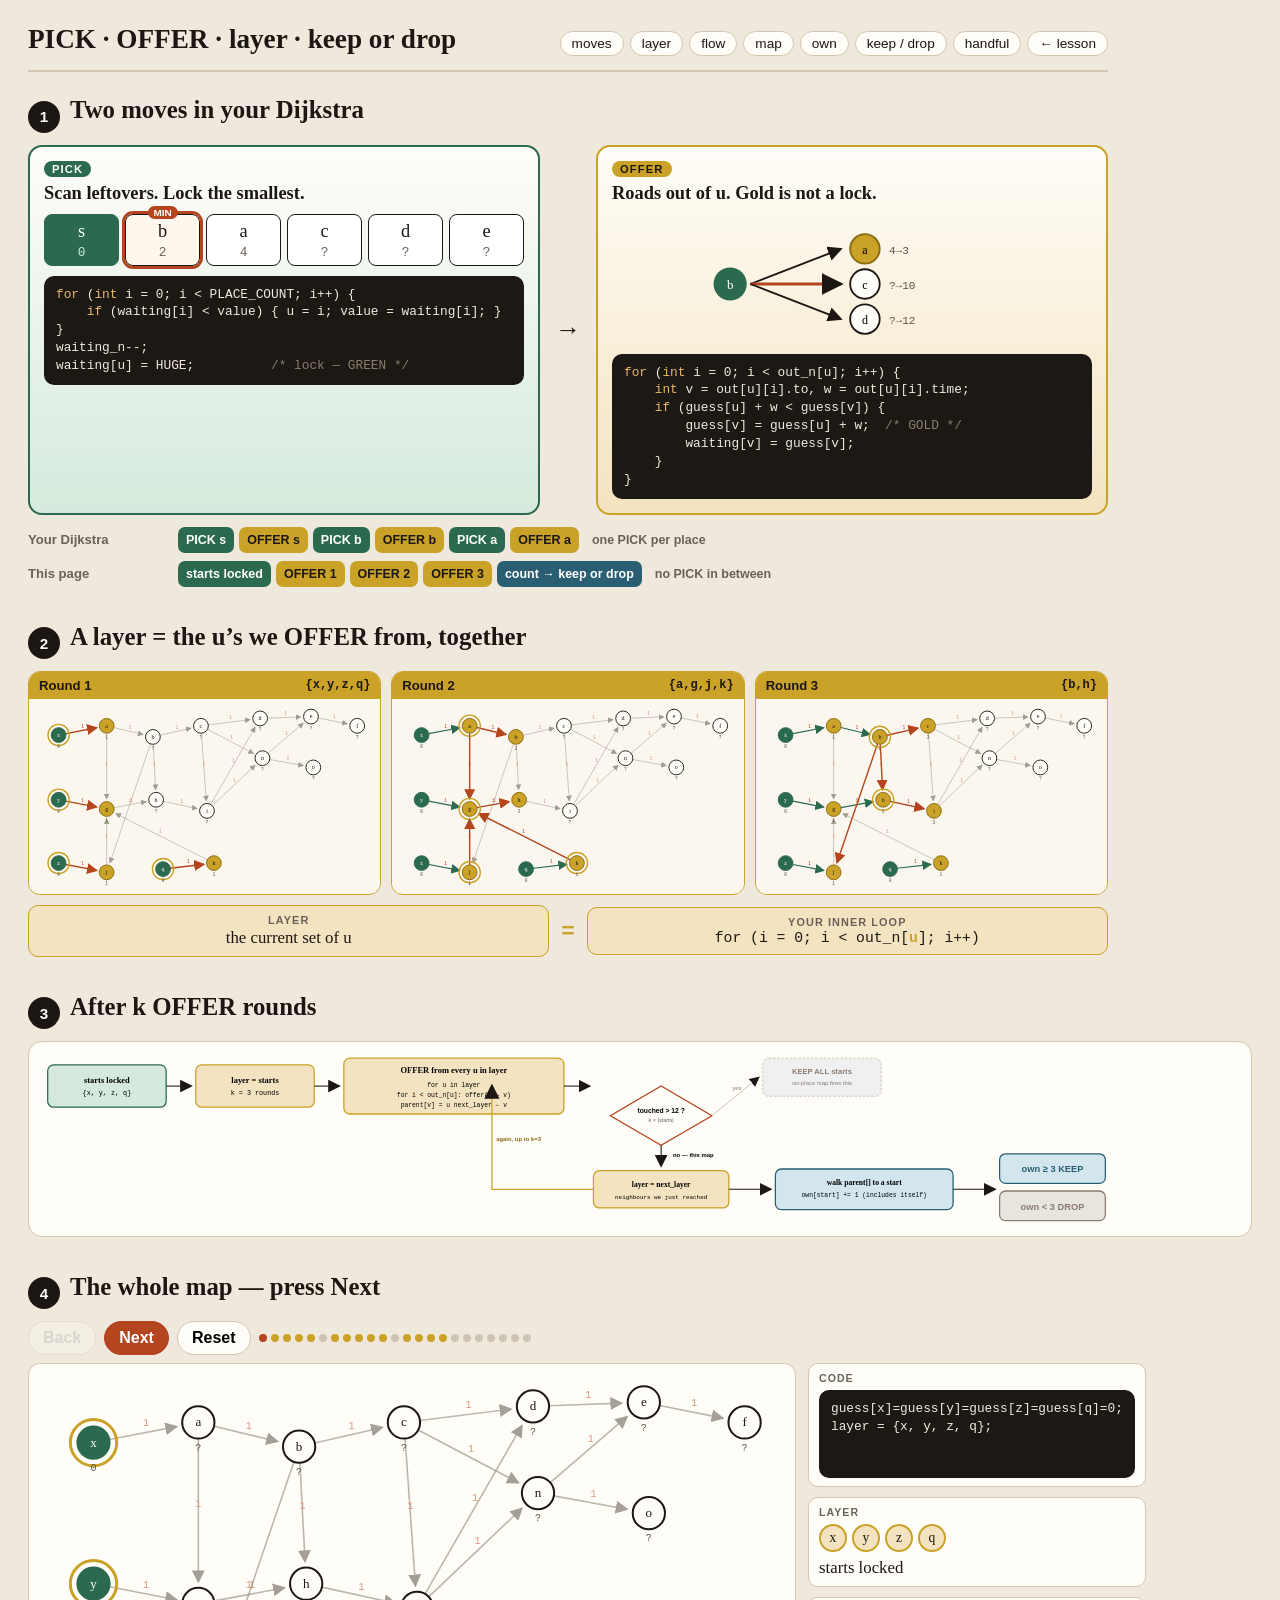
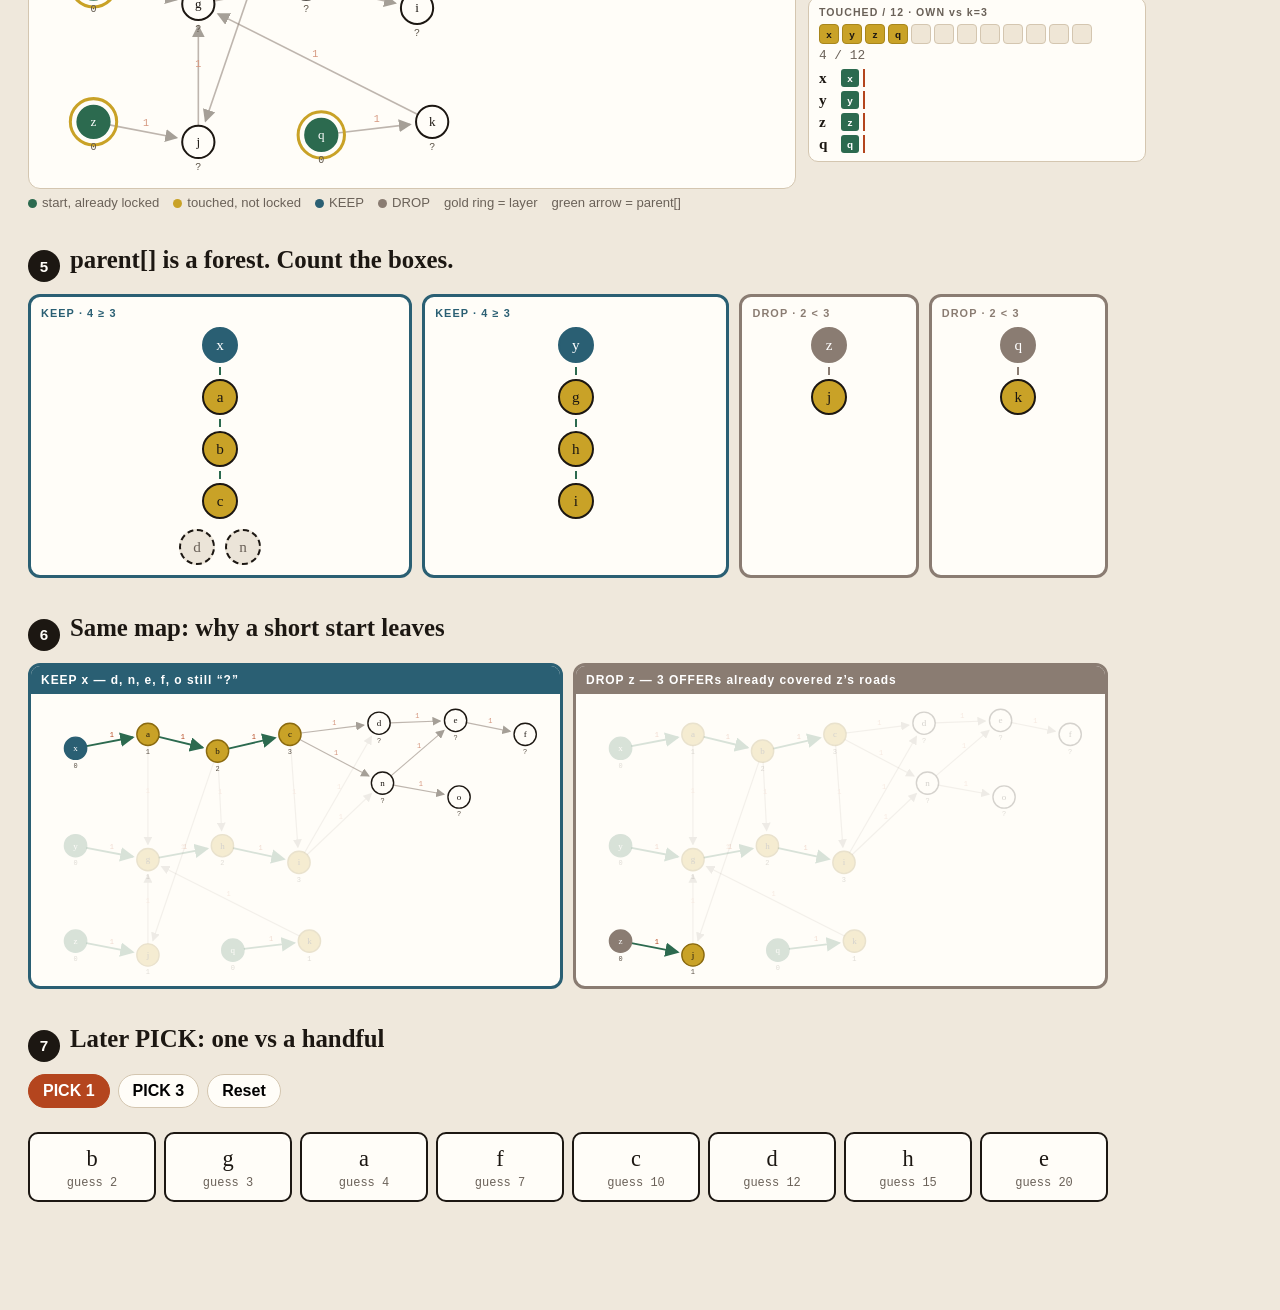
==== docs/visual-08-09.html @ b92d2df9 "improve explanation" ====
<!DOCTYPE html>
<html lang="en">
<head>
  <meta charset="utf-8" />
  <meta name="viewport" content="width=device-width, initial-scale=1" />
  <title>Visual — PICK, OFFER, layer, keep or drop</title>
  <style>
    :root {
      --paper: #efe8dc;
      --ink: #1c1712;
      --muted: #6a6158;
      --line: #d4c6b0;
      --panel: #fffdf8;
      --pick: #2c6a4f;
      --pick-soft: #d5eadc;
      --offer: #c9a227;
      --offer-soft: #f3e3c0;
      --hub: #2a5f73;
      --drop: #8a7c72;
      --hot: #b4451e;
      --code-bg: #1c1814;
      --code-ink: #f3eadc;
      --code-cmt: #8a7d6c;
    }
    * { box-sizing: border-box; }
    html, body { margin: 0; padding: 0; }
    body {
      font-family: ui-sans-serif, -apple-system, "Segoe UI", sans-serif;
      color: var(--ink);
      background: var(--paper);
      font-size: 16px;
    }
    .page { max-width: 2920px; margin: 0 auto; padding: 20px 28px 72px; }
    .narrow { max-width: 1080px; }
    a { color: var(--hot); }
    h2 {
      font-family: Georgia, "Iowan Old Style", serif;
      font-size: 1.55rem;
      font-weight: 650;
      margin: 0 0 12px;
    }
    h2 .n {
      display: inline-grid;
      place-items: center;
      width: 32px; height: 32px;
      border-radius: 50%;
      background: var(--ink);
      color: var(--panel);
      font-size: 0.95rem;
      margin-right: 10px;
      vertical-align: -4px;
      font-family: ui-sans-serif, sans-serif;
    }
    .top {
      display: flex;
      align-items: baseline;
      justify-content: space-between;
      gap: 16px;
      padding: 4px 0 14px;
      border-bottom: 2px solid var(--line);
      margin-bottom: 24px;
      max-width: 1080px;
    }
    .top h1 {
      font-family: Georgia, serif;
      font-size: 1.7rem;
      margin: 0;
      font-weight: 650;
    }
    nav.jump { display: flex; gap: 6px; flex-wrap: wrap; }
    nav.jump a {
      text-decoration: none;
      color: var(--ink);
      background: var(--panel);
      border: 1px solid var(--line);
      border-radius: 999px;
      padding: 4px 11px;
      font-size: 0.85rem;
    }
    .band { margin-bottom: 36px; scroll-margin-top: 12px; }
    pre, code, .mono { font-family: ui-monospace, "SF Mono", Menlo, monospace; }
    pre {
      margin: 0;
      background: var(--code-bg);
      color: var(--code-ink);
      border-radius: 10px;
      padding: 10px 12px;
      font-size: 0.8rem;
      line-height: 1.4;
    }
    .cmt { color: var(--code-cmt); }
    .kw { color: #e8b86a; }

    .machines {
      display: grid;
      grid-template-columns: 1fr 40px 1fr;
      gap: 8px;
      align-items: stretch;
    }
    .machine {
      background: var(--panel);
      border: 2px solid var(--line);
      border-radius: 14px;
      padding: 12px 14px 14px;
    }
    .machine.pick { border-color: var(--pick); background: linear-gradient(#fffdf8, var(--pick-soft)); }
    .machine.offer { border-color: var(--offer); background: linear-gradient(#fffdf8, var(--offer-soft)); }
    .machine .tag {
      display: inline-block;
      font-weight: 800;
      letter-spacing: 0.1em;
      font-size: 0.7rem;
      padding: 2px 8px;
      border-radius: 999px;
      margin-bottom: 6px;
    }
    .machine.pick .tag { background: var(--pick); color: #fff; }
    .machine.offer .tag { background: var(--offer); color: var(--ink); }
    .machine h3 { font-family: Georgia, serif; font-size: 1.15rem; margin: 0 0 10px; }
    .then { display: grid; place-items: center; font-size: 1.6rem; font-weight: 800; }
    .cells { display: flex; gap: 6px; margin-bottom: 10px; }
    .cell {
      flex: 1;
      background: #fff;
      border: 1.5px solid var(--ink);
      border-radius: 8px;
      text-align: center;
      padding: 6px 2px 5px;
      position: relative;
    }
    .cell .id { font-family: Georgia, serif; font-size: 1.15rem; display: block; }
    .cell .g { font-family: ui-monospace, monospace; color: var(--muted); font-size: 0.8rem; }
    .cell.locked { background: var(--pick); border-color: var(--pick); color: #fff; }
    .cell.locked .g { color: #d5eadc; }
    .cell.min { outline: 3px solid var(--hot); background: #fff6ee; }
    .cell .flag {
      position: absolute;
      top: -9px; left: 50%;
      transform: translateX(-50%);
      background: var(--hot);
      color: #fff;
      font-size: 0.62rem;
      font-weight: 800;
      padding: 1px 6px;
      border-radius: 999px;
    }
    .offer-viz svg { width: 100%; height: 140px; display: block; }

    .timelines { margin-top: 12px; display: grid; gap: 8px; }
    .tl { display: grid; grid-template-columns: 140px 1fr; gap: 10px; align-items: center; }
    .tl .name { font-weight: 800; color: var(--muted); font-size: 0.82rem; }
    .track { display: flex; gap: 5px; flex-wrap: wrap; }
    .track i {
      font-style: normal;
      font-weight: 700;
      font-size: 0.78rem;
      border-radius: 7px;
      padding: 6px 8px;
    }
    .track .p { background: var(--pick); color: #fff; }
    .track .o { background: var(--offer); color: var(--ink); }
    .track .n { background: var(--hub); color: #fff; }
    .track .x { color: var(--muted); }

    .frames { display: grid; grid-template-columns: 1fr 1fr 1fr; gap: 10px; }
    .frame {
      background: var(--panel);
      border: 1.5px solid var(--offer);
      border-radius: 12px;
      overflow: hidden;
    }
    .frame header {
      background: var(--offer);
      padding: 6px 10px;
      font-weight: 800;
      font-size: 0.82rem;
      display: flex;
      justify-content: space-between;
      gap: 8px;
    }
    .frame header .sub { font-weight: 600; font-family: ui-monospace, monospace; font-size: 0.75rem; }
    .frame svg { width: 100%; height: auto; display: block; background: #fbf7ef; }
    .layer-eq {
      margin-top: 10px;
      display: grid;
      grid-template-columns: 1fr auto 1fr;
      gap: 12px;
      align-items: center;
    }
    .eq-box {
      background: var(--offer-soft);
      border: 1.5px solid var(--offer);
      border-radius: 10px;
      padding: 8px 12px;
      text-align: center;
    }
    .eq-box .lab { font-size: 0.68rem; font-weight: 800; letter-spacing: 0.1em; color: var(--muted); }
    .eq-box .val { font-family: Georgia, serif; font-size: 1.05rem; margin-top: 2px; }
    .eq-sign { font-size: 1.4rem; font-weight: 800; color: var(--offer); }

    .flow-wrap {
      background: var(--panel);
      border: 1px solid var(--line);
      border-radius: 14px;
      padding: 6px;
    }
    .flow-wrap svg { width: 100%; height: auto; display: block; }

    .bar { display: flex; gap: 8px; align-items: center; margin-bottom: 8px; flex-wrap: wrap; }
    button {
      font: inherit;
      font-weight: 700;
      border-radius: 999px;
      border: 1px solid var(--line);
      background: var(--panel);
      padding: 7px 14px;
      cursor: pointer;
    }
    button.primary { background: var(--hot); color: #fff; border-color: var(--hot); }
    button:disabled { opacity: 0.35; cursor: default; }
    .dots { display: flex; gap: 4px; flex-wrap: wrap; }
    .dots i {
      width: 8px; height: 8px; border-radius: 50%;
      background: #cfc4b4;
      font-style: normal;
      display: block;
      cursor: pointer;
    }
    .dots i.on { background: var(--hot); }
    .dots i.offer { background: var(--offer); }
    .dots i.on.offer { background: var(--hot); }

    .map-row {
      display: grid;
      grid-template-columns: 1fr 300px;
      gap: 12px;
      align-items: start;
    }
    .map-frame {
      background: var(--panel);
      border: 1.5px solid var(--line);
      border-radius: 12px;
      overflow: hidden;
    }
    .map-frame svg { width: 100%; height: auto; display: block; }
    .hud {
      display: grid;
      gap: 10px;
    }
    .hud > div {
      background: var(--panel);
      border: 1px solid var(--line);
      border-radius: 10px;
      padding: 8px 10px;
    }
    .hud .lab {
      font-size: 0.66rem;
      font-weight: 800;
      letter-spacing: 0.1em;
      color: var(--muted);
      margin-bottom: 6px;
    }
    .chips { display: flex; flex-wrap: wrap; gap: 5px; }
    .chip {
      min-width: 28px; height: 28px;
      border-radius: 50%;
      display: grid; place-items: center;
      font-family: Georgia, serif;
      font-size: 0.85rem;
      border: 2px solid var(--offer);
      background: var(--offer-soft);
    }
    .chip.empty { border-style: dashed; color: var(--muted); background: transparent; }
    .act { font-family: Georgia, serif; font-size: 1.05rem; margin-top: 6px; }
    .meter { display: flex; gap: 3px; flex-wrap: wrap; }
    .meter b {
      width: 20px; height: 20px;
      border-radius: 4px;
      background: #efe6d6;
      border: 1px solid var(--line);
      font-size: 0.62rem;
      display: grid; place-items: center;
      color: transparent;
    }
    .meter b.on { background: var(--offer); border-color: #a8861c; color: var(--ink); }
    .meter-cap { margin: 4px 0 0; font-family: ui-monospace, monospace; color: var(--muted); font-size: 0.8rem; }
    .stacks { display: grid; gap: 4px; margin-top: 6px; }
    .stack-row { display: flex; align-items: center; gap: 4px; }
    .stack-row .who { width: 18px; font-family: Georgia, serif; font-size: 0.95rem; font-weight: 700; }
    .tok {
      width: 18px; height: 18px;
      border-radius: 3px;
      background: var(--offer);
      display: grid; place-items: center;
      font-size: 0.62rem;
      font-weight: 800;
    }
    .tok.start { background: var(--pick); color: #fff; }
    .kline { width: 2px; height: 18px; background: var(--hot); }
    .verdict { margin-left: auto; font-weight: 800; font-size: 0.72rem; letter-spacing: 0.06em; min-width: 42px; }
    .verdict.keep { color: var(--hub); }
    .verdict.drop { color: var(--drop); }

    .legend {
      display: flex;
      flex-wrap: wrap;
      gap: 8px 14px;
      color: var(--muted);
      font-size: 0.82rem;
      margin-top: 6px;
    }
    .dot {
      display: inline-block;
      width: 9px; height: 9px;
      border-radius: 50%;
      margin-right: 5px;
      vertical-align: middle;
    }

    .forest { display: grid; grid-template-columns: 1.5fr 1.2fr 0.7fr 0.7fr; gap: 10px; }
    .tree {
      background: var(--panel);
      border: 3px solid var(--line);
      border-radius: 12px;
      padding: 10px;
    }
    .tree.keep { border-color: var(--hub); }
    .tree.drop { border-color: var(--drop); }
    .tree .stamp { font-weight: 800; letter-spacing: 0.1em; font-size: 0.68rem; margin-bottom: 8px; }
    .tree.keep .stamp { color: var(--hub); }
    .tree.drop .stamp { color: var(--drop); }
    .nest { display: flex; flex-direction: column; align-items: center; gap: 4px; }
    .ball {
      width: 36px; height: 36px;
      border-radius: 50%;
      display: grid; place-items: center;
      font-family: Georgia, serif;
      font-size: 0.95rem;
      border: 2px solid var(--ink);
      background: var(--offer);
    }
    .ball.root { background: var(--pick); color: #fff; border-color: var(--pick); }
    .tree.keep .ball.root { background: var(--hub); border-color: var(--hub); }
    .tree.drop .ball.root { background: var(--drop); border-color: var(--drop); }
    .kids { display: flex; gap: 10px; justify-content: center; }
    .ghost .ball { background: #ebe4d8; color: var(--muted); border-style: dashed; }
    .stem { width: 2px; height: 8px; background: var(--pick); }
    .tree.drop .stem { background: var(--drop); }

    .pair { display: grid; grid-template-columns: 1fr 1fr; gap: 10px; }
    .why-viz {
      background: var(--panel);
      border-radius: 12px;
      border: 3px solid var(--line);
      overflow: hidden;
    }
    .why-viz.keep { border-color: var(--hub); }
    .why-viz.drop { border-color: var(--drop); }
    .why-viz header {
      padding: 7px 10px;
      font-weight: 800;
      letter-spacing: 0.08em;
      font-size: 0.75rem;
    }
    .why-viz.keep header { background: var(--hub); color: #fff; }
    .why-viz.drop header { background: var(--drop); color: #fff; }
    .why-viz svg { width: 100%; height: auto; display: block; }

    .hf-bar { display: flex; gap: 8px; margin-bottom: 8px; }
    .tiles { display: grid; grid-template-columns: repeat(8, 1fr); gap: 8px; }
    .tile {
      background: var(--panel);
      border: 2px solid var(--ink);
      border-radius: 10px;
      padding: 12px 4px 10px;
      text-align: center;
      position: relative;
    }
    .tile .id { font-family: Georgia, serif; font-size: 1.4rem; display: block; }
    .tile .g { font-family: ui-monospace, monospace; color: var(--muted); font-size: 0.75rem; }
    .tile.taken { background: var(--pick); color: #fff; border-color: var(--pick); }
    .tile.taken .g { color: #d5eadc; }
    .tile.batch { background: var(--hub); color: #fff; border-color: var(--hub); }
    .tile.batch .g { color: #d3e6ee; }
    .tile .crown {
      position: absolute;
      top: 4px; left: 50%;
      transform: translateX(-50%);
      font-size: 0.58rem;
      font-weight: 800;
      letter-spacing: 0.06em;
    }
    .bracket { height: 12px; margin: 0 0 4px; display: grid; grid-template-columns: repeat(8, 1fr); gap: 8px; }
    .bracket i { display: block; height: 10px; }
    .bracket i.on { border: 2px solid var(--hub); border-bottom: none; border-radius: 8px 8px 0 0; }
  </style>
</head>
<body>
  <div class="page">
    <header class="top">
      <h1>PICK · OFFER · layer · keep or drop</h1>
      <nav class="jump">
        <a href="#moves">moves</a>
        <a href="#layer">layer</a>
        <a href="#flow">flow</a>
        <a href="#map">map</a>
        <a href="#own">own</a>
        <a href="#keep">keep / drop</a>
        <a href="#handful">handful</a>
        <a href="index.html">← lesson</a>
      </nav>
    </header>

    <section class="band narrow" id="moves">
      <h2><span class="n">1</span>Two moves in your Dijkstra</h2>
      <div class="machines">
        <article class="machine pick">
          <span class="tag">PICK</span>
          <h3>Scan leftovers. Lock the smallest.</h3>
          <div class="cells">
            <div class="cell locked"><span class="id">s</span><span class="g">0</span></div>
            <div class="cell min"><span class="flag">MIN</span><span class="id">b</span><span class="g">2</span></div>
            <div class="cell"><span class="id">a</span><span class="g">4</span></div>
            <div class="cell"><span class="id">c</span><span class="g">?</span></div>
            <div class="cell"><span class="id">d</span><span class="g">?</span></div>
            <div class="cell"><span class="id">e</span><span class="g">?</span></div>
          </div>
          <pre><span class="kw">for</span> (<span class="kw">int</span> i = 0; i &lt; PLACE_COUNT; i++) {
    <span class="kw">if</span> (waiting[i] &lt; value) { u = i; value = waiting[i]; }
}
waiting_n--;
waiting[u] = HUGE;          <span class="cmt">/* lock — GREEN */</span></pre>
        </article>
        <div class="then" aria-hidden="true">→</div>
        <article class="machine offer">
          <span class="tag">OFFER</span>
          <h3>Roads out of u. Gold is not a lock.</h3>
          <div class="offer-viz">
            <svg viewBox="0 0 520 140" aria-hidden="true">
              <defs>
                <marker id="arrK" markerWidth="8" markerHeight="8" refX="7" refY="4" orient="auto">
                  <path d="M0,0 L8,4 L0,8 z" fill="#1c1712" />
                </marker>
              </defs>
              <line x1="150" y1="70" x2="248" y2="32" stroke="#1c1712" stroke-width="2" marker-end="url(#arrK)" />
              <line x1="150" y1="70" x2="248" y2="70" stroke="#b4451e" stroke-width="3" marker-end="url(#arrK)" />
              <line x1="150" y1="70" x2="248" y2="108" stroke="#1c1712" stroke-width="2" marker-end="url(#arrK)" />
              <circle cx="128" cy="70" r="18" fill="#2c6a4f" />
              <text x="128" y="75" text-anchor="middle" fill="#fff" font-size="14" font-family="Georgia,serif">b</text>
              <circle cx="274" cy="32" r="16" fill="#c9a227" stroke="#8a6a10" stroke-width="2" />
              <text x="274" y="37" text-anchor="middle" font-size="13" font-family="Georgia,serif">a</text>
              <circle cx="274" cy="70" r="16" fill="#fffdf8" stroke="#1c1712" stroke-width="2" />
              <text x="274" y="75" text-anchor="middle" font-size="13" font-family="Georgia,serif">c</text>
              <circle cx="274" cy="108" r="16" fill="#fffdf8" stroke="#1c1712" stroke-width="2" />
              <text x="274" y="113" text-anchor="middle" font-size="13" font-family="Georgia,serif">d</text>
              <text x="300" y="37" fill="#5c5348" font-size="12" font-family="ui-monospace,monospace">4→3</text>
              <text x="300" y="75" fill="#5c5348" font-size="12" font-family="ui-monospace,monospace">?→10</text>
              <text x="300" y="113" fill="#5c5348" font-size="12" font-family="ui-monospace,monospace">?→12</text>
            </svg>
          </div>
          <pre><span class="kw">for</span> (<span class="kw">int</span> i = 0; i &lt; out_n[u]; i++) {
    <span class="kw">int</span> v = out[u][i].to, w = out[u][i].time;
    <span class="kw">if</span> (guess[u] + w &lt; guess[v]) {
        guess[v] = guess[u] + w;  <span class="cmt">/* GOLD */</span>
        waiting[v] = guess[v];
    }
}</pre>
        </article>
      </div>
      <div class="timelines">
        <div class="tl">
          <div class="name">Your Dijkstra</div>
          <div class="track">
            <i class="p">PICK s</i><i class="o">OFFER s</i>
            <i class="p">PICK b</i><i class="o">OFFER b</i>
            <i class="p">PICK a</i><i class="o">OFFER a</i>
            <i class="x">one PICK per place</i>
          </div>
        </div>
        <div class="tl">
          <div class="name">This page</div>
          <div class="track">
            <i class="p">starts locked</i>
            <i class="o">OFFER 1</i><i class="o">OFFER 2</i><i class="o">OFFER 3</i>
            <i class="n">count → keep or drop</i>
            <i class="x">no PICK in between</i>
          </div>
        </div>
      </div>
    </section>

    <section class="band narrow" id="layer">
      <h2><span class="n">2</span>A layer = the u’s we OFFER from, together</h2>
      <div class="frames">
        <div class="frame">
          <header>Round 1 <span class="sub">{x,y,z,q}</span></header>
          <svg id="fr1" viewBox="0 0 760 420" role="img" aria-label="Offer round 1"></svg>
        </div>
        <div class="frame">
          <header>Round 2 <span class="sub">{a,g,j,k}</span></header>
          <svg id="fr2" viewBox="0 0 760 420" role="img" aria-label="Offer round 2"></svg>
        </div>
        <div class="frame">
          <header>Round 3 <span class="sub">{b,h}</span></header>
          <svg id="fr3" viewBox="0 0 760 420" role="img" aria-label="Offer round 3"></svg>
        </div>
      </div>
      <div class="layer-eq">
        <div class="eq-box">
          <div class="lab">LAYER</div>
          <div class="val">the current set of u</div>
        </div>
        <div class="eq-sign">=</div>
        <div class="eq-box">
          <div class="lab">YOUR INNER LOOP</div>
          <div class="val" style="font-family:ui-monospace,monospace;font-size:0.92rem">for (i = 0; i &lt; out_n[<b style="color:#c9a227">u</b>]; i++)</div>
        </div>
      </div>
    </section>

    <section class="band" id="flow">
      <h2><span class="n">3</span>After k OFFER rounds</h2>
      <div class="flow-wrap">
        <svg viewBox="0 0 2860 430" role="img" aria-label="Find hubs flowchart">
          <defs>
            <marker id="fArr" markerWidth="12" markerHeight="12" refX="10" refY="6" orient="auto">
              <path d="M0,0 L12,6 L0,12 z" fill="#1c1712" />
            </marker>
          </defs>
          <rect x="30" y="40" width="280" height="100" rx="14" fill="#d5eadc" stroke="#2c6a4f" stroke-width="3" />
          <text x="170" y="82" text-anchor="middle" font-size="20" font-weight="700" font-family="Georgia,serif">starts locked</text>
          <text x="170" y="112" text-anchor="middle" font-size="16" font-family="ui-monospace,monospace">{x, y, z, q}</text>
          <line x1="310" y1="90" x2="368" y2="90" stroke="#1c1712" stroke-width="2.5" marker-end="url(#fArr)" />
          <rect x="380" y="40" width="280" height="100" rx="14" fill="#f3e3c0" stroke="#c9a227" stroke-width="3" />
          <text x="520" y="82" text-anchor="middle" font-size="20" font-weight="700" font-family="Georgia,serif">layer = starts</text>
          <text x="520" y="112" text-anchor="middle" font-size="16" font-family="ui-monospace,monospace">k = 3 rounds</text>
          <line x1="660" y1="90" x2="718" y2="90" stroke="#1c1712" stroke-width="2.5" marker-end="url(#fArr)" />
          <rect x="730" y="24" width="520" height="132" rx="14" fill="#f3e3c0" stroke="#c9a227" stroke-width="3" />
          <text x="990" y="58" text-anchor="middle" font-size="20" font-weight="700" font-family="Georgia,serif">OFFER from every u in layer</text>
          <text x="990" y="92" text-anchor="middle" font-size="15" font-family="ui-monospace,monospace">for u in layer</text>
          <text x="990" y="116" text-anchor="middle" font-size="15" font-family="ui-monospace,monospace">    for i &lt; out_n[u]:  offer(u → v)</text>
          <text x="990" y="140" text-anchor="middle" font-size="15" font-family="ui-monospace,monospace">parent[v] = u     next_layer ← v</text>
          <line x1="1250" y1="90" x2="1310" y2="90" stroke="#1c1712" stroke-width="2.5" marker-end="url(#fArr)" />
          <polygon points="1480,90 1600,160 1480,230 1360,160" fill="#fffdf8" stroke="#b4451e" stroke-width="3" />
          <text x="1480" y="154" text-anchor="middle" font-size="16" font-weight="700">touched &gt; 12 ?</text>
          <text x="1480" y="176" text-anchor="middle" font-size="13" fill="#6a6158">k × |starts|</text>
          <line x1="1600" y1="160" x2="1710" y2="70" stroke="#c5bdb3" stroke-width="2" marker-end="url(#fArr)" />
          <text x="1648" y="100" fill="#8a7c72" font-size="14">yes</text>
          <rect x="1720" y="24" width="280" height="90" rx="14" fill="#f0f0f0" stroke="#c5bdb3" stroke-width="2" stroke-dasharray="6 4" />
          <text x="1860" y="62" text-anchor="middle" font-size="18" fill="#8a7c72" font-weight="700">KEEP ALL starts</text>
          <text x="1860" y="88" text-anchor="middle" font-size="14" fill="#8a7c72">six-place map fires this</text>
          <line x1="1480" y1="230" x2="1480" y2="278" stroke="#1c1712" stroke-width="2.5" marker-end="url(#fArr)" />
          <text x="1508" y="258" font-size="14" font-weight="700">no — this map</text>
          <rect x="1320" y="290" width="320" height="88" rx="14" fill="#f3e3c0" stroke="#c9a227" stroke-width="3" />
          <text x="1480" y="328" text-anchor="middle" font-size="18" font-weight="700" font-family="Georgia,serif">layer = next_layer</text>
          <text x="1480" y="356" text-anchor="middle" font-size="14" font-family="ui-monospace,monospace">neighbours we just reached</text>
          <path d="M1320,334 H1080 V90" fill="none" stroke="#c9a227" stroke-width="3" marker-end="url(#fArr)" />
          <text x="1090" y="220" fill="#8a6a10" font-size="14" font-weight="700">again, up to k=3</text>
          <line x1="1640" y1="334" x2="1738" y2="334" stroke="#1c1712" stroke-width="2.5" marker-end="url(#fArr)" />
          <rect x="1750" y="286" width="420" height="96" rx="14" fill="#d3e6ee" stroke="#2a5f73" stroke-width="3" />
          <text x="1960" y="324" text-anchor="middle" font-size="18" font-weight="700" font-family="Georgia,serif">walk parent[] to a start</text>
          <text x="1960" y="352" text-anchor="middle" font-size="15" font-family="ui-monospace,monospace">own[start] += 1   (includes itself)</text>
          <line x1="2170" y1="334" x2="2268" y2="334" stroke="#1c1712" stroke-width="2.5" marker-end="url(#fArr)" />
          <rect x="2280" y="250" width="250" height="70" rx="14" fill="#d3e6ee" stroke="#2a5f73" stroke-width="3" />
          <text x="2405" y="294" text-anchor="middle" font-size="22" font-weight="800" fill="#2a5f73">own ≥ 3  KEEP</text>
          <rect x="2280" y="338" width="250" height="70" rx="14" fill="#e8e4de" stroke="#8a7c72" stroke-width="3" />
          <text x="2405" y="382" text-anchor="middle" font-size="22" font-weight="800" fill="#8a7c72">own &lt; 3  DROP</text>
        </svg>
      </div>
    </section>

    <section class="band narrow" id="map">
      <h2><span class="n">4</span>The whole map — press Next</h2>
      <div class="bar">
        <button type="button" id="prev">Back</button>
        <button type="button" class="primary" id="next">Next</button>
        <button type="button" id="reset">Reset</button>
        <div class="dots" id="dots"></div>
      </div>
      <div class="map-row">
        <div>
          <div class="map-frame">
            <svg id="bigMap" viewBox="0 0 760 420" role="img" aria-label="Connected map"></svg>
          </div>
          <div class="legend">
            <span><i class="dot" style="background:#2c6a4f"></i>start, already locked</span>
            <span><i class="dot" style="background:#c9a227"></i>touched, not locked</span>
            <span><i class="dot" style="background:#2a5f73"></i>KEEP</span>
            <span><i class="dot" style="background:#8a7c72"></i>DROP</span>
            <span>gold ring = layer</span>
            <span>green arrow = parent[]</span>
          </div>
        </div>
        <aside class="hud">
          <div>
            <div class="lab">CODE</div>
            <pre id="hudCode" style="min-height:88px"></pre>
          </div>
          <div>
            <div class="lab">LAYER</div>
            <div class="chips" id="hudLayer"></div>
            <div class="act" id="hudAct">—</div>
          </div>
          <div>
            <div class="lab">TOUCHED / 12  ·  OWN vs k=3</div>
            <div class="meter" id="hudMeter"></div>
            <p class="meter-cap" id="hudMeta"></p>
            <div class="stacks" id="hudStacks"></div>
          </div>
        </aside>
      </div>
    </section>

    <section class="band narrow" id="own">
      <h2><span class="n">5</span>parent[] is a forest. Count the boxes.</h2>
      <div class="forest">
        <div class="tree keep">
          <div class="stamp">KEEP · 4 ≥ 3</div>
          <div class="nest">
            <div class="ball root">x</div>
            <div class="stem"></div>
            <div class="nest">
              <div class="ball">a</div>
              <div class="stem"></div>
              <div class="nest">
                <div class="ball">b</div>
                <div class="stem"></div>
                <div class="ball">c</div>
              </div>
            </div>
          </div>
          <div class="kids ghost" style="margin-top:10px">
            <div class="nest"><div class="ball">d</div></div>
            <div class="nest"><div class="ball">n</div></div>
          </div>
        </div>
        <div class="tree keep">
          <div class="stamp">KEEP · 4 ≥ 3</div>
          <div class="nest">
            <div class="ball root">y</div>
            <div class="stem"></div>
            <div class="nest">
              <div class="ball">g</div>
              <div class="stem"></div>
              <div class="nest">
                <div class="ball">h</div>
                <div class="stem"></div>
                <div class="ball">i</div>
              </div>
            </div>
          </div>
        </div>
        <div class="tree drop">
          <div class="stamp">DROP · 2 &lt; 3</div>
          <div class="nest">
            <div class="ball root">z</div>
            <div class="stem"></div>
            <div class="ball">j</div>
          </div>
        </div>
        <div class="tree drop">
          <div class="stamp">DROP · 2 &lt; 3</div>
          <div class="nest">
            <div class="ball root">q</div>
            <div class="stem"></div>
            <div class="ball">k</div>
          </div>
        </div>
      </div>
    </section>

    <section class="band narrow" id="keep">
      <h2><span class="n">6</span>Same map: why a short start leaves</h2>
      <div class="pair">
        <div class="why-viz keep">
          <header>KEEP x — d, n, e, f, o still “?”</header>
          <svg id="keepX" viewBox="0 0 760 420" role="img"></svg>
        </div>
        <div class="why-viz drop">
          <header>DROP z — 3 OFFERs already covered z’s roads</header>
          <svg id="dropZ" viewBox="0 0 760 420" role="img"></svg>
        </div>
      </div>
    </section>

    <section class="band narrow" id="handful">
      <h2><span class="n">7</span>Later PICK: one vs a handful</h2>
      <div class="hf-bar">
        <button type="button" class="primary" id="hfDij">PICK 1</button>
        <button type="button" id="hfNew">PICK 3</button>
        <button type="button" id="hfReset">Reset</button>
      </div>
      <div class="bracket" id="hfBr"></div>
      <div class="tiles" id="hfTiles"></div>
    </section>
  </div>

  <script>
(function () {
  const INF = 1e9;
  const K = 3;
  const STARTS = ["x", "y", "z", "q"];
  const THRESH = K * STARTS.length;
  const R = 16;

  const NODES = [
    { id: "x", x: 64,  y: 78,  start: true },
    { id: "a", x: 168, y: 58 },
    { id: "b", x: 268, y: 82 },
    { id: "c", x: 372, y: 58 },
    { id: "d", x: 500, y: 42 },
    { id: "e", x: 610, y: 38 },
    { id: "f", x: 710, y: 58 },
    { id: "n", x: 505, y: 128 },
    { id: "o", x: 615, y: 148 },
    { id: "y", x: 64,  y: 218, start: true },
    { id: "g", x: 168, y: 238 },
    { id: "h", x: 275, y: 218 },
    { id: "i", x: 385, y: 242 },
    { id: "z", x: 64,  y: 355, start: true },
    { id: "j", x: 168, y: 375 },
    { id: "q", x: 290, y: 368, start: true },
    { id: "k", x: 400, y: 355 }
  ];
  const EDGES = [
    { u: "x", v: "a", w: 1 },
    { u: "a", v: "b", w: 1 },
    { u: "b", v: "c", w: 1 },
    { u: "c", v: "d", w: 1 },
    { u: "c", v: "n", w: 1 },
    { u: "d", v: "e", w: 1 },
    { u: "e", v: "f", w: 1 },
    { u: "n", v: "o", w: 1 },
    { u: "n", v: "e", w: 1 },
    { u: "y", v: "g", w: 1 },
    { u: "g", v: "h", w: 1 },
    { u: "h", v: "i", w: 1 },
    { u: "z", v: "j", w: 1 },
    { u: "q", v: "k", w: 1 },
    { u: "a", v: "g", w: 1 },
    { u: "j", v: "g", w: 1 },
    { u: "k", v: "g", w: 1 },
    { u: "b", v: "h", w: 1 },
    { u: "b", v: "j", w: 1 },
    { u: "c", v: "i", w: 1 },
    { u: "i", v: "d", w: 1 },
    { u: "i", v: "n", w: 1 }
  ];
  const byId = {};
  NODES.forEach((n) => { byId[n.id] = n; });
  const adj = {};
  NODES.forEach((n) => { adj[n.id] = []; });
  EDGES.forEach((e) => adj[e.u].push(e));

  function el(name, attrs, text) {
    const n = document.createElementNS("http://www.w3.org/2000/svg", name);
    Object.keys(attrs || {}).forEach((k) => n.setAttribute(k, attrs[k]));
    if (text != null) n.textContent = text;
    return n;
  }

  function sizesOf(dist, pred) {
    const sizes = { x: 0, y: 0, z: 0, q: 0 };
    const members = { x: [], y: [], z: [], q: [] };
    NODES.forEach((n) => {
      if (dist[n.id] >= INF / 2) return;
      let cur = n.id, guard = 0;
      while (cur && guard++ < 24) {
        if (STARTS.indexOf(cur) >= 0) {
          sizes[cur] += 1;
          members[cur].push(n.id);
          break;
        }
        cur = pred[cur];
      }
    });
    return { sizes, members };
  }

  function draw(svg, st) {
    while (svg.firstChild) svg.removeChild(svg.firstChild);
    const defs = el("defs");
    const mk = el("marker", { id: svg.id + "arr", markerWidth: "8", markerHeight: "8", refX: "7", refY: "4", orient: "auto" });
    mk.appendChild(el("path", { d: "M0,0 L8,4 L0,8 z", fill: "#5c5348" }));
    defs.appendChild(mk);
    const mkH = el("marker", { id: svg.id + "arrH", markerWidth: "8", markerHeight: "8", refX: "7", refY: "4", orient: "auto" });
    mkH.appendChild(el("path", { d: "M0,0 L8,4 L0,8 z", fill: "#2c6a4f" }));
    defs.appendChild(mkH);
    const mkHot = el("marker", { id: svg.id + "arrHot", markerWidth: "8", markerHeight: "8", refX: "7", refY: "4", orient: "auto" });
    mkHot.appendChild(el("path", { d: "M0,0 L8,4 L0,8 z", fill: "#b4451e" }));
    defs.appendChild(mkHot);
    svg.appendChild(defs);

    const layerSet = {};
    (st.layer || []).forEach((id) => { layerSet[id] = 1; });
    const hubSet = {};
    (st.hubs || []).forEach((id) => { hubSet[id] = 1; });
    const dropSet = {};
    (st.dropped || []).forEach((id) => { dropSet[id] = 1; });
    const firedSet = {};
    (st.fired || []).forEach((e) => { firedSet[e.u + ">" + e.v] = 1; });
    const hi = st.highlight;
    const dimOf = (id) => (hi && hi.indexOf(id) < 0) ? "0.18" : "1";

    EDGES.forEach((e) => {
      const A = byId[e.u], B = byId[e.v];
      const hot = (st.hot && st.hot.u === e.u && st.hot.v === e.v) || firedSet[e.u + ">" + e.v];
      const isPar = st.pred && st.pred[e.v] === e.u;
      const dx = B.x - A.x, dy = B.y - A.y, len = Math.hypot(dx, dy) || 1;
      const x1 = A.x + (dx / len) * R, y1 = A.y + (dy / len) * R;
      const x2 = B.x - (dx / len) * (R + 6), y2 = B.y - (dy / len) * (R + 6);
      let stroke = "#8a7c72", sw = "1.6", mark = "url(#" + svg.id + "arr)", op = "0.55";
      if (isPar) { stroke = "#2c6a4f"; sw = "2.6"; mark = "url(#" + svg.id + "arrH)"; op = "1"; }
      if (hot) { stroke = "#b4451e"; sw = "3"; mark = "url(#" + svg.id + "arrHot)"; op = "1"; }
      const g = el("g", { opacity: String(Math.min(parseFloat(dimOf(e.u)), parseFloat(dimOf(e.v))) * parseFloat(op)) });
      g.appendChild(el("line", {
        x1: x1, y1: y1, x2: x2, y2: y2,
        stroke: stroke, "stroke-width": sw, "marker-end": mark
      }));
      g.appendChild(el("text", {
        x: String((A.x + B.x) / 2), y: String((A.y + B.y) / 2 - 6),
        fill: "#b4451e", "font-size": "10", "text-anchor": "middle",
        "font-family": "ui-monospace, monospace"
      }, String(e.w)));
      svg.appendChild(g);
    });

    NODES.forEach((n) => {
      const gval = st.dist[n.id];
      const shown = (gval == null || gval >= INF / 2) ? "?" : String(gval);
      let fill = "#fffdf8", stroke = "#1c1712", tfill = "#1c1712";
      if (gval != null && gval < INF / 2 && !st.locked[n.id] && !n.start) { fill = "#c9a227"; stroke = "#8a6a10"; }
      if (st.locked[n.id]) { fill = "#2c6a4f"; stroke = "#2c6a4f"; tfill = "#fff"; }
      if (hubSet[n.id]) { fill = "#2a5f73"; stroke = "#2a5f73"; tfill = "#fff"; }
      if (dropSet[n.id]) { fill = "#8a7c72"; stroke = "#8a7c72"; tfill = "#fff"; }
      const g = el("g", { opacity: dimOf(n.id) });
      if (layerSet[n.id]) {
        g.appendChild(el("circle", {
          cx: n.x, cy: n.y, r: String(R + 7),
          fill: "none", stroke: "#c9a227", "stroke-width": "3"
        }));
      }
      if (st.focus === n.id) {
        g.appendChild(el("circle", {
          cx: n.x, cy: n.y, r: String(R + 11),
          fill: "none", stroke: "#b4451e", "stroke-width": "2"
        }));
      }
      g.appendChild(el("circle", {
        cx: n.x, cy: n.y, r: String(R), fill: fill, stroke: stroke,
        "stroke-width": (st.hot && st.hot.u === n.id) ? "3" : "2"
      }));
      g.appendChild(el("text", {
        x: n.x, y: n.y + 4, "text-anchor": "middle", fill: tfill,
        "font-size": "13", "font-family": "Georgia, serif"
      }, n.id));
      g.appendChild(el("text", {
        x: n.x, y: n.y + R + 12, "text-anchor": "middle", fill: "#5c5348",
        "font-size": "10", "font-family": "ui-monospace, monospace"
      }, shown));
      svg.appendChild(g);
    });
  }

  function emptyDist() {
    const d = {};
    NODES.forEach((n) => { d[n.id] = INF; });
    return d;
  }

  const frames = [
    {
      dist: Object.assign(emptyDist(), { x: 0, y: 0, z: 0, q: 0, a: 1, g: 1, j: 1, k: 1 }),
      pred: { a: "x", g: "y", j: "z", k: "q" },
      locked: { x: 1, y: 1, z: 1, q: 1 },
      layer: ["x", "y", "z", "q"],
      fired: [{ u: "x", v: "a" }, { u: "y", v: "g" }, { u: "z", v: "j" }, { u: "q", v: "k" }]
    },
    {
      dist: Object.assign(emptyDist(), { x: 0, y: 0, z: 0, q: 0, a: 1, g: 1, j: 1, k: 1, b: 2, h: 2 }),
      pred: { a: "x", g: "y", j: "z", k: "q", b: "a", h: "g" },
      locked: { x: 1, y: 1, z: 1, q: 1 },
      layer: ["a", "g", "j", "k"],
      fired: [{ u: "a", v: "b" }, { u: "g", v: "h" }, { u: "a", v: "g" }, { u: "j", v: "g" }, { u: "k", v: "g" }]
    },
    {
      dist: Object.assign(emptyDist(), { x: 0, y: 0, z: 0, q: 0, a: 1, g: 1, j: 1, k: 1, b: 2, h: 2, c: 3, i: 3 }),
      pred: { a: "x", g: "y", j: "z", k: "q", b: "a", h: "g", c: "b", i: "h" },
      locked: { x: 1, y: 1, z: 1, q: 1 },
      layer: ["b", "h"],
      fired: [{ u: "b", v: "c" }, { u: "h", v: "i" }, { u: "b", v: "h" }, { u: "b", v: "j" }]
    }
  ];
  draw(document.getElementById("fr1"), frames[0]);
  draw(document.getElementById("fr2"), frames[1]);
  draw(document.getElementById("fr3"), frames[2]);

  function buildSteps() {
    const dist = emptyDist();
    const pred = {};
    const locked = {};
    STARTS.forEach((s) => { dist[s] = 0; locked[s] = true; });
    let layer = STARTS.slice();
    const steps = [];

    function snap(extra) {
      steps.push({
        dist: Object.assign({}, dist),
        pred: Object.assign({}, pred),
        locked: Object.assign({}, locked),
        layer: layer.slice(),
        own: sizesOf(dist, pred),
        ...extra
      });
    }

    snap({
      kind: "init",
      action: "starts locked",
      code: "guess[x]=guess[y]=guess[z]=guess[q]=0;\nlayer = {x, y, z, q};"
    });

    for (let round = 1; round <= K; round++) {
      const roads = [];
      layer.forEach((u) => { (adj[u] || []).forEach((e) => roads.push(e)); });
      const newly = [];
      const seenNew = {};
      roads.forEach((e) => {
        const old = dist[e.v];
        const cand = dist[e.u] + e.w;
        let improved = false;
        if (cand < dist[e.v]) {
          dist[e.v] = cand;
          pred[e.v] = e.u;
          improved = true;
          if (!locked[e.v] && !seenNew[e.v]) {
            seenNew[e.v] = 1;
            newly.push(e.v);
          }
        }
        snap({
          kind: "offer",
          hot: e,
          action: improved
            ? "OFFER  " + e.u + " → " + e.v + "  ·  " + (old >= INF / 2 ? "?" : old) + " → " + dist[e.v]
            : "OFFER  " + e.u + " → " + e.v + "  ·  no change",
          code: "/* round " + round + ", u = " + e.u + " */\n" +
            "if (guess[" + e.u + "] + " + e.w + " < guess[" + e.v + "])\n" +
            (improved ? "    guess[" + e.v + "] = " + dist[e.v] + ";  parent[" + e.v + "] = " + e.u + ";"
                      : "    /* " + e.v + " already " + dist[e.v] + " */")
        });
      });
      const offering = layer.slice();
      layer = newly;
      snap({
        kind: "round",
        action: "end of round " + round + "  ·  next = {" + (newly.join(", ") || "∅") + "}",
        code: "next_layer = neighbours just reached;\nlayer = next_layer;",
        layer: offering,
        nextLayer: newly
      });
    }

    const finalOwn = sizesOf(dist, pred);
    snap({
      kind: "count",
      action: "walk parent[] → a start",
      code: "for each touched v:\n    walk v → parent[v] → … until start s\n    own[s] += 1;",
      layer: []
    });

    STARTS.forEach((id) => {
      const n = finalOwn.sizes[id];
      const keep = n >= K;
      snap({
        kind: "count",
        focus: id,
        hubs: keep ? [id] : [],
        dropped: keep ? [] : [id],
        action: (keep ? "KEEP " : "DROP ") + id + "  ·  owns " + n,
        code: "own[" + id + "] = " + n + ";\n" + (keep ? ">= k  →  keep;" : "< k  →  drop;"),
        layer: [],
        own: finalOwn,
        highlight: finalOwn.members[id]
      });
    });

    snap({
      kind: "done",
      hubs: ["x", "y"],
      dropped: ["z", "q"],
      action: "sources  {x,y,z,q}  →  {x,y}",
      code: "hubs = {x, y};",
      layer: [],
      own: finalOwn
    });
    return steps;
  }

  const steps = buildSteps();
  let i = 0;
  const svg = document.getElementById("bigMap");
  const dots = document.getElementById("dots");
  steps.forEach((_, idx) => {
    const b = document.createElement("i");
    if (steps[idx].kind === "offer") b.classList.add("offer");
    b.addEventListener("click", () => { i = idx; show(); });
    dots.appendChild(b);
  });

  function show() {
    const st = steps[i];
    draw(svg, st);
    [...dots.children].forEach((d, idx) => d.classList.toggle("on", idx === i));
    document.getElementById("hudCode").textContent = st.code || "";
    document.getElementById("hudAct").textContent = st.action || "";
    const layerEl = document.getElementById("hudLayer");
    layerEl.innerHTML = "";
    const Lset = st.layer || [];
    if (!Lset.length) {
      const c = document.createElement("div");
      c.className = "chip empty";
      c.textContent = "—";
      layerEl.appendChild(c);
    } else {
      Lset.forEach((id) => {
        const c = document.createElement("div");
        c.className = "chip";
        c.textContent = id;
        layerEl.appendChild(c);
      });
    }
    const touched = NODES.filter((n) => st.dist[n.id] < INF / 2);
    const meter = document.getElementById("hudMeter");
    meter.innerHTML = "";
    for (let t = 0; t < THRESH; t++) {
      const b = document.createElement("b");
      if (t < touched.length) {
        b.className = "on";
        b.textContent = touched[t].id;
      }
      meter.appendChild(b);
    }
    document.getElementById("hudMeta").textContent = touched.length + " / " + THRESH;
    const stacks = document.getElementById("hudStacks");
    stacks.innerHTML = "";
    STARTS.forEach((id) => {
      const row = document.createElement("div");
      row.className = "stack-row";
      const who = document.createElement("div");
      who.className = "who";
      who.textContent = id;
      row.appendChild(who);
      const mem = (st.own.members[id] || []);
      mem.forEach((m, idx) => {
        if (idx === K) {
          const line = document.createElement("div");
          line.className = "kline";
          row.appendChild(line);
        }
        const tok = document.createElement("div");
        tok.className = "tok" + (STARTS.indexOf(m) >= 0 ? " start" : "");
        tok.textContent = m;
        row.appendChild(tok);
      });
      if (mem.length <= K) {
        const line = document.createElement("div");
        line.className = "kline";
        row.appendChild(line);
      }
      const v = document.createElement("div");
      v.className = "verdict";
      if (st.kind === "count" || st.kind === "done") {
        const keep = (st.own.sizes[id] || 0) >= K;
        v.className += keep ? " keep" : " drop";
        v.textContent = keep ? "KEEP" : "DROP";
      }
      row.appendChild(v);
      stacks.appendChild(row);
    });
    document.getElementById("prev").disabled = i === 0;
    document.getElementById("next").disabled = i === steps.length - 1;
  }

  document.getElementById("prev").onclick = function () { i = Math.max(0, i - 1); show(); };
  document.getElementById("next").onclick = function () { i = Math.min(steps.length - 1, i + 1); show(); };
  document.getElementById("reset").onclick = function () { i = 0; show(); };
  document.addEventListener("keydown", function (e) {
    if (e.key === "ArrowRight") { i = Math.min(steps.length - 1, i + 1); show(); }
    if (e.key === "ArrowLeft") { i = Math.max(0, i - 1); show(); }
  });
  show();

  const doneDist = Object.assign(emptyDist(), {
    x: 0, a: 1, b: 2, c: 3, y: 0, g: 1, h: 2, i: 3, z: 0, j: 1, q: 0, k: 1
  });
  const donePred = { a: "x", b: "a", c: "b", g: "y", h: "g", i: "h", j: "z", k: "q" };
  const doneLocked = { x: 1, y: 1, z: 1, q: 1 };
  const doneOwn = sizesOf(doneDist, donePred);
  draw(document.getElementById("keepX"), {
    dist: doneDist, pred: donePred, locked: doneLocked,
    hubs: ["x"], layer: [], own: doneOwn,
    highlight: ["x", "a", "b", "c", "d", "e", "f", "n", "o"]
  });
  draw(document.getElementById("dropZ"), {
    dist: doneDist, pred: donePred, locked: doneLocked,
    dropped: ["z"], layer: [], own: doneOwn,
    highlight: ["z", "j"]
  });

  const items = [
    { id: "b", t: 2 }, { id: "g", t: 3 }, { id: "a", t: 4 }, { id: "f", t: 7 },
    { id: "c", t: 10 }, { id: "d", t: 12 }, { id: "h", t: 15 }, { id: "e", t: 20 }
  ];
  function renderHf(taken, mode) {
    const br = document.getElementById("hfBr");
    const tiles = document.getElementById("hfTiles");
    br.innerHTML = "";
    tiles.innerHTML = "";
    items.forEach((it, idx) => {
      const b = document.createElement("i");
      if (mode === "new" && idx < 3) b.className = "on";
      br.appendChild(b);
      const t = document.createElement("div");
      t.className = "tile";
      if (taken.indexOf(it.id) >= 0) t.classList.add(mode === "new" ? "batch" : "taken");
      const crown = taken.indexOf(it.id) >= 0
        ? "<span class='crown'>" + (mode === "new" ? "HANDFUL" : "PICK") + "</span>"
        : "";
      t.innerHTML = crown + "<span class='id'>" + it.id + "</span><span class='g'>guess " + it.t + "</span>";
      tiles.appendChild(t);
    });
  }
  renderHf([], "");
  document.getElementById("hfDij").onclick = function () { renderHf(["b"], "dij"); };
  document.getElementById("hfNew").onclick = function () { renderHf(["b", "g", "a"], "new"); };
  document.getElementById("hfReset").onclick = function () { renderHf([], ""); };
})();
  </script>
</body>
</html>
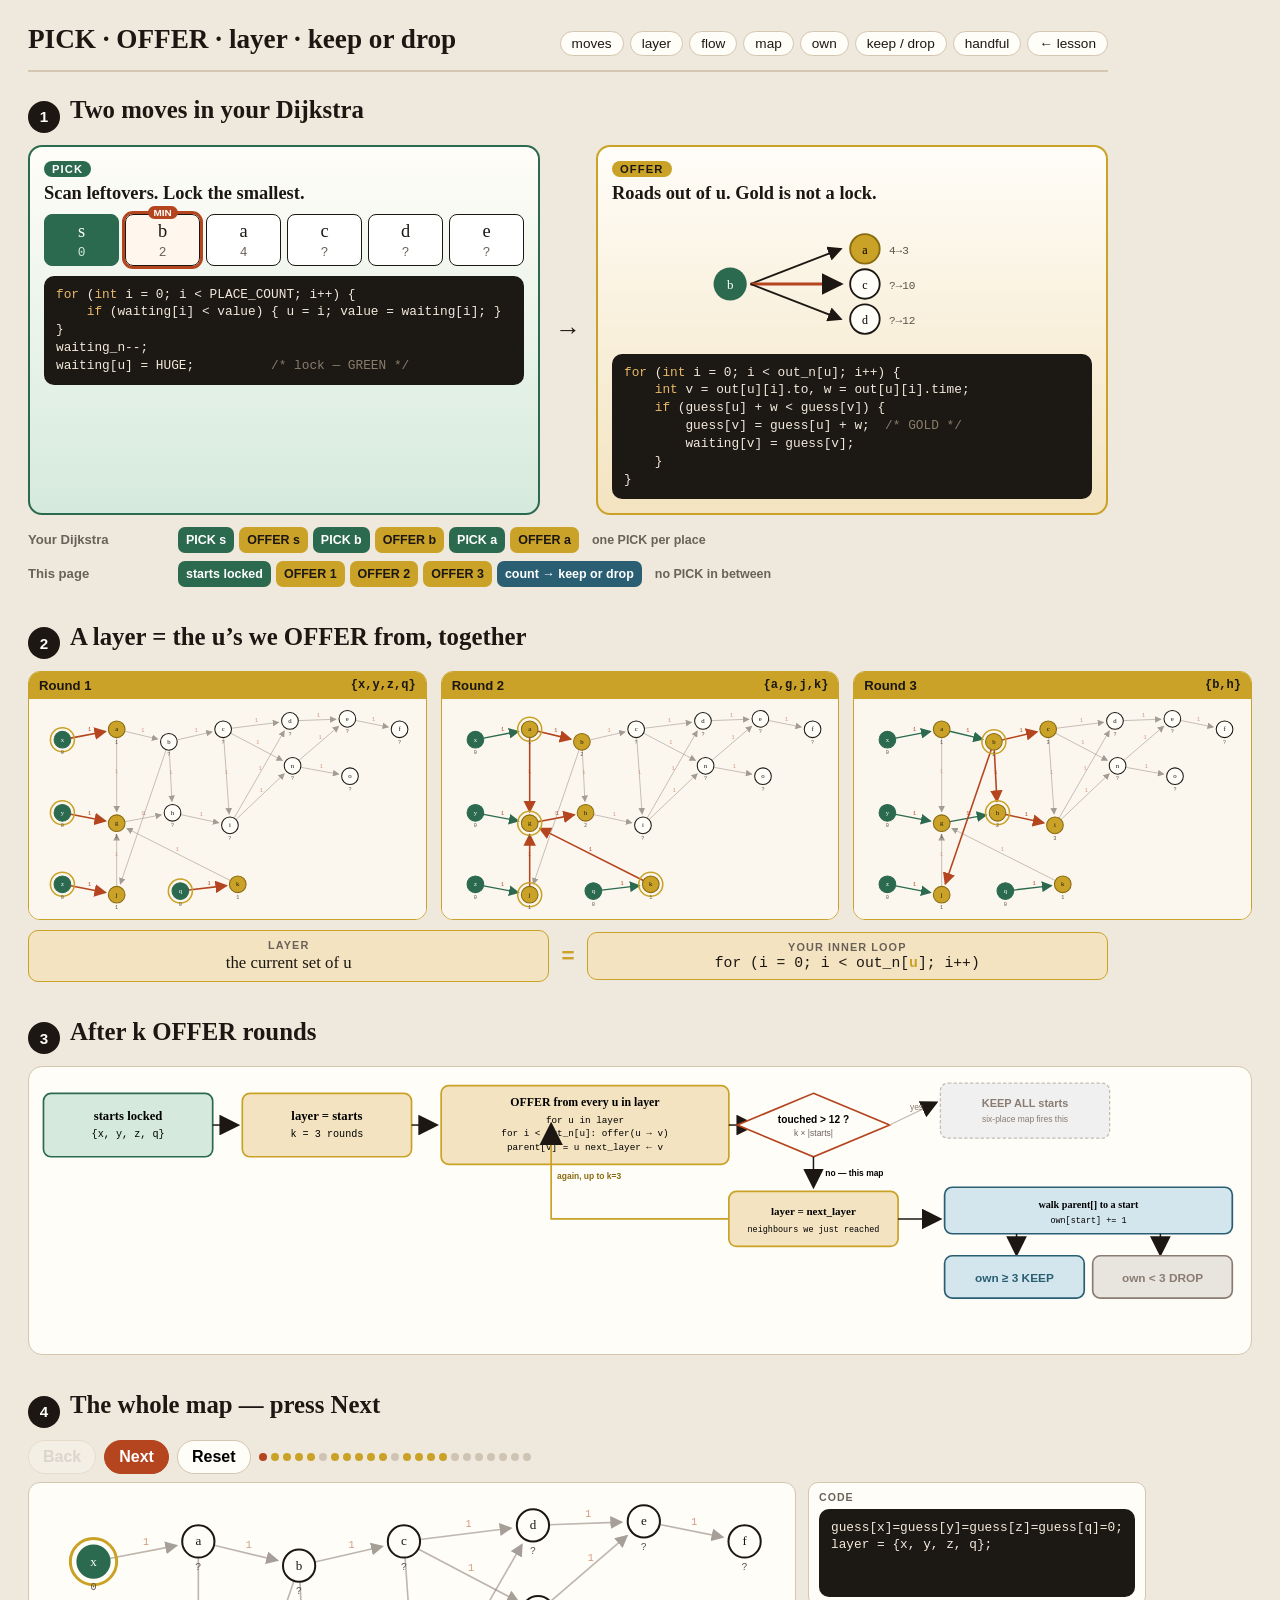
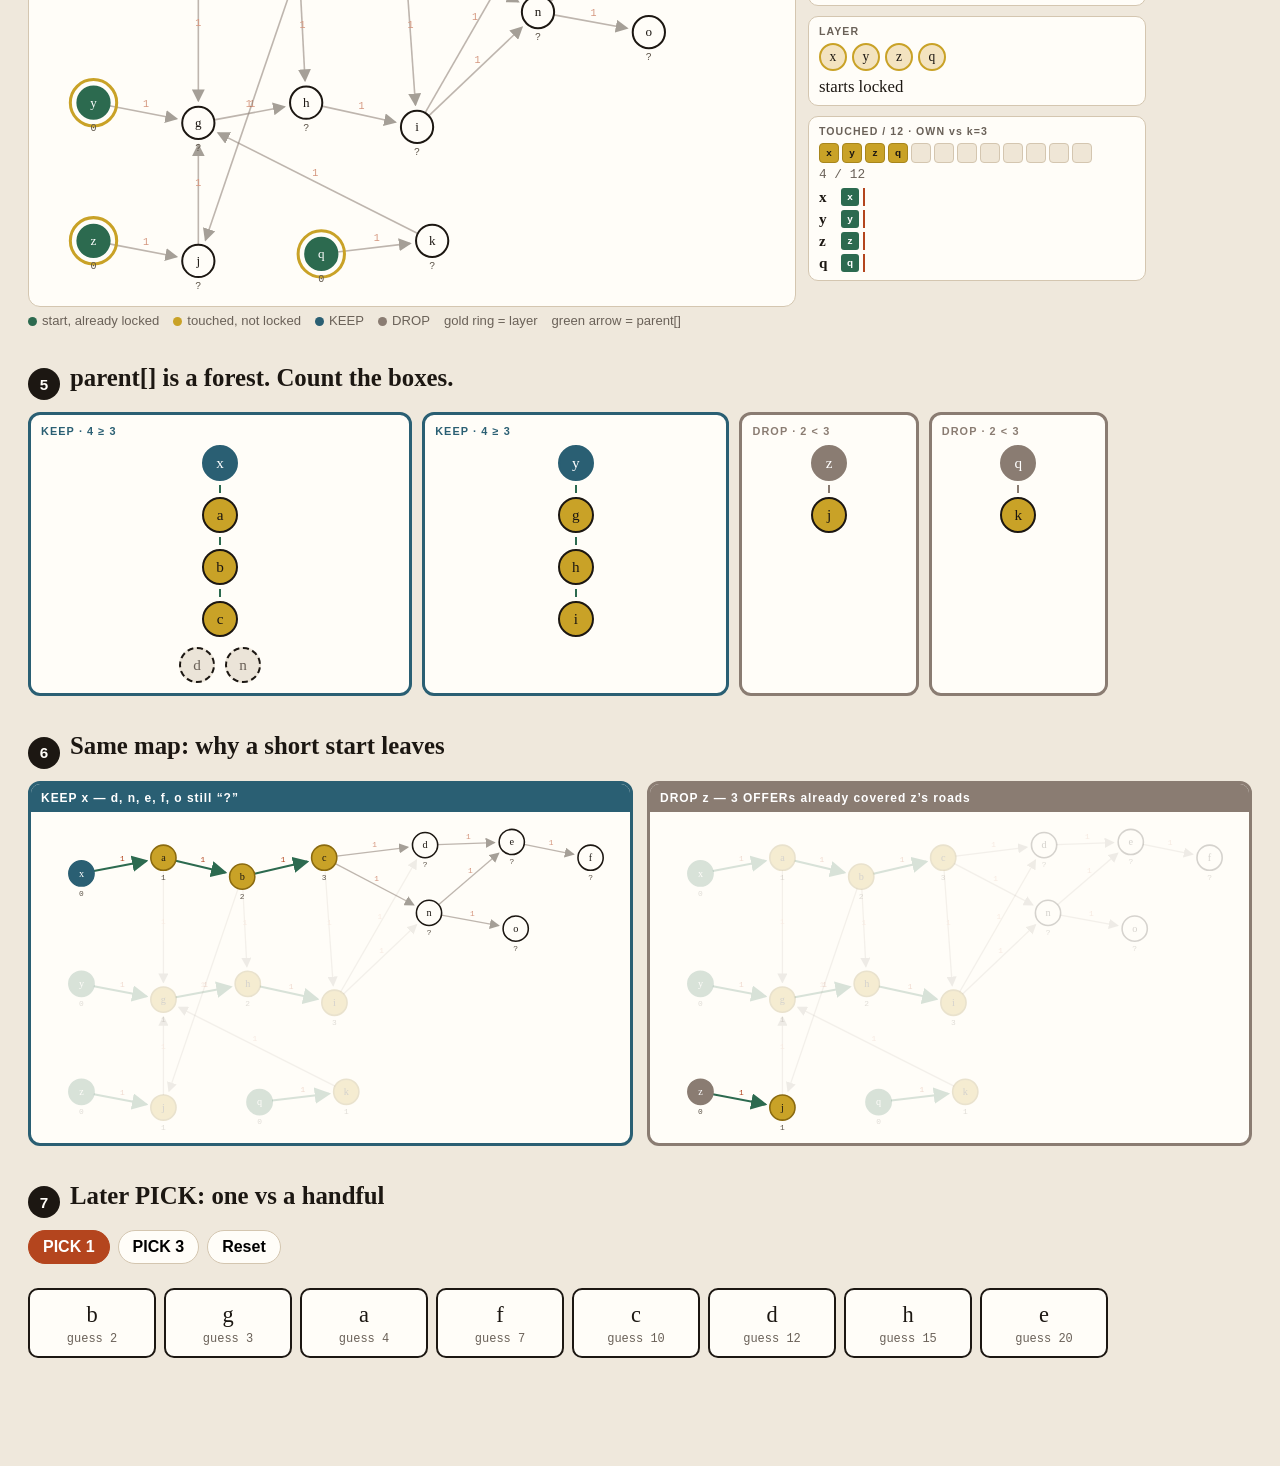
==== commit 0b666393: "commit work" ====
--- a/docs/visual-08-09.html
+++ b/docs/visual-08-09.html
@@ -162,7 +162,12 @@
     .track .n { background: var(--hub); color: #fff; }
     .track .x { color: var(--muted); }
 
-    .frames { display: grid; grid-template-columns: 1fr 1fr 1fr; gap: 10px; }
+    .frames {
+      display: grid;
+      grid-template-columns: 1fr 1fr 1fr;
+      gap: 14px;
+      max-width: 2160px;
+    }
     .frame {
       background: var(--panel);
       border: 1.5px solid var(--offer);
@@ -186,6 +191,7 @@
       grid-template-columns: 1fr auto 1fr;
       gap: 12px;
       align-items: center;
+      max-width: 1080px;
     }
     .eq-box {
       background: var(--offer-soft);
@@ -347,7 +353,12 @@
     .stem { width: 2px; height: 8px; background: var(--pick); }
     .tree.drop .stem { background: var(--drop); }
 
-    .pair { display: grid; grid-template-columns: 1fr 1fr; gap: 10px; }
+    .pair {
+      display: grid;
+      grid-template-columns: 1fr 1fr;
+      gap: 14px;
+      max-width: 2160px;
+    }
     .why-viz {
       background: var(--panel);
       border-radius: 12px;
@@ -489,7 +500,7 @@
       </div>
     </section>
 
-    <section class="band narrow" id="layer">
+    <section class="band" id="layer">
       <h2><span class="n">2</span>A layer = the u’s we OFFER from, together</h2>
       <div class="frames">
         <div class="frame">
@@ -521,50 +532,51 @@
     <section class="band" id="flow">
       <h2><span class="n">3</span>After k OFFER rounds</h2>
       <div class="flow-wrap">
-        <svg viewBox="0 0 2860 430" role="img" aria-label="Find hubs flowchart">
+        <svg viewBox="0 0 2860 650" role="img" aria-label="Find hubs flowchart">
           <defs>
-            <marker id="fArr" markerWidth="12" markerHeight="12" refX="10" refY="6" orient="auto">
-              <path d="M0,0 L12,6 L0,12 z" fill="#1c1712" />
+            <marker id="fArr" markerWidth="14" markerHeight="14" refX="12" refY="7" orient="auto">
+              <path d="M0,0 L14,7 L0,14 z" fill="#1c1712" />
             </marker>
           </defs>
-          <rect x="30" y="40" width="280" height="100" rx="14" fill="#d5eadc" stroke="#2c6a4f" stroke-width="3" />
-          <text x="170" y="82" text-anchor="middle" font-size="20" font-weight="700" font-family="Georgia,serif">starts locked</text>
-          <text x="170" y="112" text-anchor="middle" font-size="16" font-family="ui-monospace,monospace">{x, y, z, q}</text>
-          <line x1="310" y1="90" x2="368" y2="90" stroke="#1c1712" stroke-width="2.5" marker-end="url(#fArr)" />
-          <rect x="380" y="40" width="280" height="100" rx="14" fill="#f3e3c0" stroke="#c9a227" stroke-width="3" />
-          <text x="520" y="82" text-anchor="middle" font-size="20" font-weight="700" font-family="Georgia,serif">layer = starts</text>
-          <text x="520" y="112" text-anchor="middle" font-size="16" font-family="ui-monospace,monospace">k = 3 rounds</text>
-          <line x1="660" y1="90" x2="718" y2="90" stroke="#1c1712" stroke-width="2.5" marker-end="url(#fArr)" />
-          <rect x="730" y="24" width="520" height="132" rx="14" fill="#f3e3c0" stroke="#c9a227" stroke-width="3" />
-          <text x="990" y="58" text-anchor="middle" font-size="20" font-weight="700" font-family="Georgia,serif">OFFER from every u in layer</text>
-          <text x="990" y="92" text-anchor="middle" font-size="15" font-family="ui-monospace,monospace">for u in layer</text>
-          <text x="990" y="116" text-anchor="middle" font-size="15" font-family="ui-monospace,monospace">    for i &lt; out_n[u]:  offer(u → v)</text>
-          <text x="990" y="140" text-anchor="middle" font-size="15" font-family="ui-monospace,monospace">parent[v] = u     next_layer ← v</text>
-          <line x1="1250" y1="90" x2="1310" y2="90" stroke="#1c1712" stroke-width="2.5" marker-end="url(#fArr)" />
-          <polygon points="1480,90 1600,160 1480,230 1360,160" fill="#fffdf8" stroke="#b4451e" stroke-width="3" />
-          <text x="1480" y="154" text-anchor="middle" font-size="16" font-weight="700">touched &gt; 12 ?</text>
-          <text x="1480" y="176" text-anchor="middle" font-size="13" fill="#6a6158">k × |starts|</text>
-          <line x1="1600" y1="160" x2="1710" y2="70" stroke="#c5bdb3" stroke-width="2" marker-end="url(#fArr)" />
-          <text x="1648" y="100" fill="#8a7c72" font-size="14">yes</text>
-          <rect x="1720" y="24" width="280" height="90" rx="14" fill="#f0f0f0" stroke="#c5bdb3" stroke-width="2" stroke-dasharray="6 4" />
-          <text x="1860" y="62" text-anchor="middle" font-size="18" fill="#8a7c72" font-weight="700">KEEP ALL starts</text>
-          <text x="1860" y="88" text-anchor="middle" font-size="14" fill="#8a7c72">six-place map fires this</text>
-          <line x1="1480" y1="230" x2="1480" y2="278" stroke="#1c1712" stroke-width="2.5" marker-end="url(#fArr)" />
-          <text x="1508" y="258" font-size="14" font-weight="700">no — this map</text>
-          <rect x="1320" y="290" width="320" height="88" rx="14" fill="#f3e3c0" stroke="#c9a227" stroke-width="3" />
-          <text x="1480" y="328" text-anchor="middle" font-size="18" font-weight="700" font-family="Georgia,serif">layer = next_layer</text>
-          <text x="1480" y="356" text-anchor="middle" font-size="14" font-family="ui-monospace,monospace">neighbours we just reached</text>
-          <path d="M1320,334 H1080 V90" fill="none" stroke="#c9a227" stroke-width="3" marker-end="url(#fArr)" />
-          <text x="1090" y="220" fill="#8a6a10" font-size="14" font-weight="700">again, up to k=3</text>
-          <line x1="1640" y1="334" x2="1738" y2="334" stroke="#1c1712" stroke-width="2.5" marker-end="url(#fArr)" />
-          <rect x="1750" y="286" width="420" height="96" rx="14" fill="#d3e6ee" stroke="#2a5f73" stroke-width="3" />
-          <text x="1960" y="324" text-anchor="middle" font-size="18" font-weight="700" font-family="Georgia,serif">walk parent[] to a start</text>
-          <text x="1960" y="352" text-anchor="middle" font-size="15" font-family="ui-monospace,monospace">own[start] += 1   (includes itself)</text>
-          <line x1="2170" y1="334" x2="2268" y2="334" stroke="#1c1712" stroke-width="2.5" marker-end="url(#fArr)" />
-          <rect x="2280" y="250" width="250" height="70" rx="14" fill="#d3e6ee" stroke="#2a5f73" stroke-width="3" />
-          <text x="2405" y="294" text-anchor="middle" font-size="22" font-weight="800" fill="#2a5f73">own ≥ 3  KEEP</text>
-          <rect x="2280" y="338" width="250" height="70" rx="14" fill="#e8e4de" stroke="#8a7c72" stroke-width="3" />
-          <text x="2405" y="382" text-anchor="middle" font-size="22" font-weight="800" fill="#8a7c72">own &lt; 3  DROP</text>
+          <rect x="20" y="48" width="400" height="150" rx="18" fill="#d5eadc" stroke="#2c6a4f" stroke-width="4" />
+          <text x="220" y="112" text-anchor="middle" font-size="30" font-weight="700" font-family="Georgia,serif">starts locked</text>
+          <text x="220" y="152" text-anchor="middle" font-size="24" font-family="ui-monospace,monospace">{x, y, z, q}</text>
+          <line x1="420" y1="123" x2="478" y2="123" stroke="#1c1712" stroke-width="3.5" marker-end="url(#fArr)" />
+          <rect x="490" y="48" width="400" height="150" rx="18" fill="#f3e3c0" stroke="#c9a227" stroke-width="4" />
+          <text x="690" y="112" text-anchor="middle" font-size="30" font-weight="700" font-family="Georgia,serif">layer = starts</text>
+          <text x="690" y="152" text-anchor="middle" font-size="24" font-family="ui-monospace,monospace">k = 3 rounds</text>
+          <line x1="890" y1="123" x2="948" y2="123" stroke="#1c1712" stroke-width="3.5" marker-end="url(#fArr)" />
+          <rect x="960" y="30" width="680" height="186" rx="18" fill="#f3e3c0" stroke="#c9a227" stroke-width="4" />
+          <text x="1300" y="78" text-anchor="middle" font-size="28" font-weight="700" font-family="Georgia,serif">OFFER from every u in layer</text>
+          <text x="1300" y="118" text-anchor="middle" font-size="22" font-family="ui-monospace,monospace">for u in layer</text>
+          <text x="1300" y="150" text-anchor="middle" font-size="22" font-family="ui-monospace,monospace">    for i &lt; out_n[u]:  offer(u → v)</text>
+          <text x="1300" y="182" text-anchor="middle" font-size="22" font-family="ui-monospace,monospace">parent[v] = u     next_layer ← v</text>
+          <line x1="1640" y1="123" x2="1700" y2="123" stroke="#1c1712" stroke-width="3.5" marker-end="url(#fArr)" />
+          <polygon points="1840,48 2020,123 1840,198 1660,123" fill="#fffdf8" stroke="#b4451e" stroke-width="4" />
+          <text x="1840" y="118" text-anchor="middle" font-size="24" font-weight="700">touched &gt; 12 ?</text>
+          <text x="1840" y="148" text-anchor="middle" font-size="20" fill="#6a6158">k × |starts|</text>
+          <line x1="2020" y1="123" x2="2130" y2="70" stroke="#c5bdb3" stroke-width="3" marker-end="url(#fArr)" />
+          <text x="2068" y="88" fill="#8a7c72" font-size="20">yes</text>
+          <rect x="2140" y="24" width="400" height="130" rx="18" fill="#f0f0f0" stroke="#c5bdb3" stroke-width="3" stroke-dasharray="8 5" />
+          <text x="2340" y="80" text-anchor="middle" font-size="26" fill="#8a7c72" font-weight="700">KEEP ALL starts</text>
+          <text x="2340" y="116" text-anchor="middle" font-size="20" fill="#8a7c72">six-place map fires this</text>
+          <line x1="1840" y1="198" x2="1840" y2="268" stroke="#1c1712" stroke-width="3.5" marker-end="url(#fArr)" />
+          <text x="1868" y="244" font-size="20" font-weight="700">no — this map</text>
+          <rect x="1640" y="280" width="400" height="130" rx="18" fill="#f3e3c0" stroke="#c9a227" stroke-width="4" />
+          <text x="1840" y="336" text-anchor="middle" font-size="26" font-weight="700" font-family="Georgia,serif">layer = next_layer</text>
+          <text x="1840" y="376" text-anchor="middle" font-size="20" font-family="ui-monospace,monospace">neighbours we just reached</text>
+          <path d="M1640,345 H1220 V123" fill="none" stroke="#c9a227" stroke-width="4" marker-end="url(#fArr)" />
+          <text x="1234" y="250" fill="#8a6a10" font-size="20" font-weight="700">again, up to k=3</text>
+          <line x1="2040" y1="345" x2="2138" y2="345" stroke="#1c1712" stroke-width="3.5" marker-end="url(#fArr)" />
+          <rect x="2150" y="270" width="680" height="110" rx="18" fill="#d3e6ee" stroke="#2a5f73" stroke-width="4" />
+          <text x="2490" y="318" text-anchor="middle" font-size="24" font-weight="700" font-family="Georgia,serif">walk parent[] to a start</text>
+          <text x="2490" y="354" text-anchor="middle" font-size="20" font-family="ui-monospace,monospace">own[start] += 1</text>
+          <line x1="2320" y1="380" x2="2320" y2="428" stroke="#1c1712" stroke-width="3.5" marker-end="url(#fArr)" />
+          <line x1="2660" y1="380" x2="2660" y2="428" stroke="#1c1712" stroke-width="3.5" marker-end="url(#fArr)" />
+          <rect x="2150" y="432" width="330" height="100" rx="18" fill="#d3e6ee" stroke="#2a5f73" stroke-width="4" />
+          <text x="2315" y="494" text-anchor="middle" font-size="28" font-weight="800" fill="#2a5f73">own ≥ 3  KEEP</text>
+          <rect x="2500" y="432" width="330" height="100" rx="18" fill="#e8e4de" stroke="#8a7c72" stroke-width="4" />
+          <text x="2665" y="494" text-anchor="middle" font-size="28" font-weight="800" fill="#8a7c72">own &lt; 3  DROP</text>
         </svg>
       </div>
     </section>
@@ -669,7 +681,7 @@
       </div>
     </section>
 
-    <section class="band narrow" id="keep">
+    <section class="band" id="keep">
       <h2><span class="n">6</span>Same map: why a short start leaves</h2>
       <div class="pair">
         <div class="why-viz keep">
